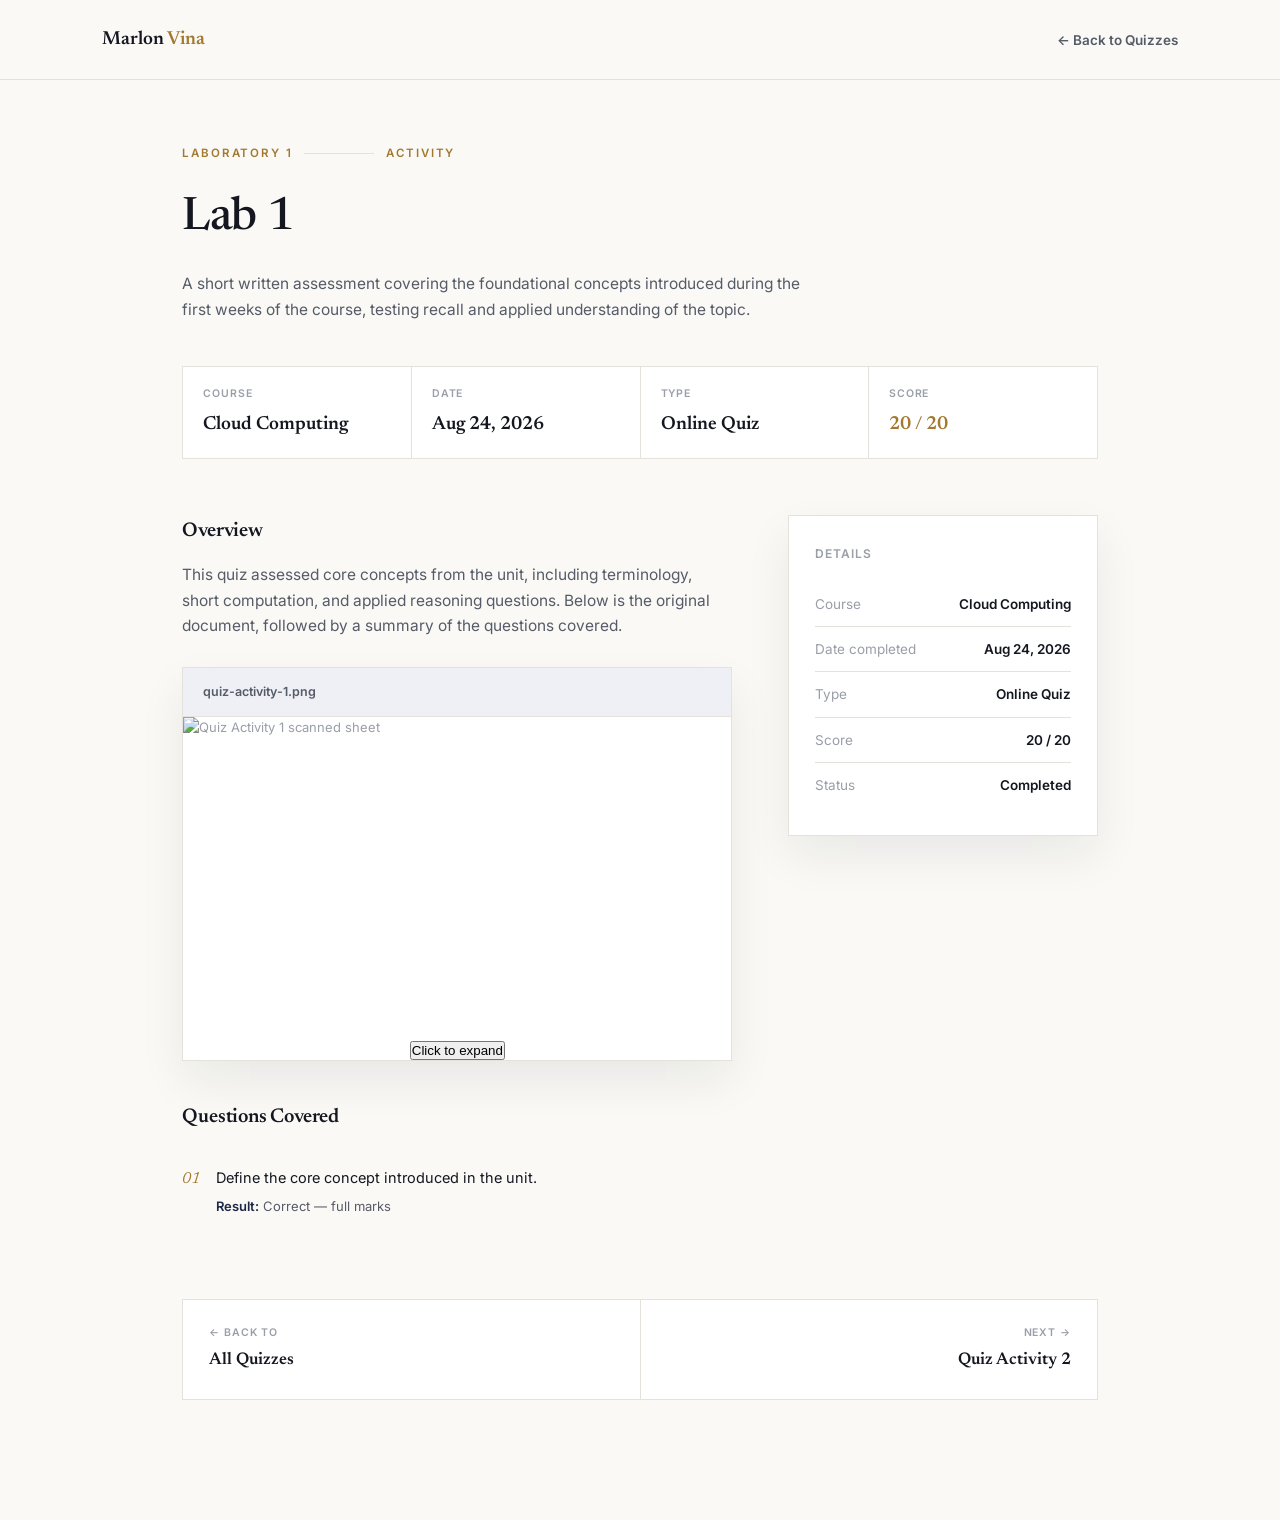
==== lab-1.html @ 4ac671cc "first commit" ====
<!DOCTYPE html>
<html lang="en">
<head>
<meta charset="UTF-8">
<meta name="viewport" content="width=device-width, initial-scale=1.0">
<title>Lab 1 — Marlon</title>
<link rel="preconnect" href="https://fonts.googleapis.com">
<link href="https://fonts.googleapis.com/css2?family=Newsreader:ital,opsz,wght@0,6..72,400;0,6..72,500;0,6..72,600;1,6..72,500&family=Inter:wght@400;500;600;700&display=swap" rel="stylesheet">
<link rel="stylesheet" href="activities.css">
</head>
<body>

<header>
  <div class="logo">Marlon <em>Vina</em></div>
  <a href="index.html#laboratory" class="back-link">← Back to Quizzes</a>
</header>

<main>
  <div class="label"><span>Laboratory 1</span><span class="rule"></span><span>Activity</span></div>
  <h1 class="page-title">Lab 1</h1>
  <p class="page-desc">A short written assessment covering the foundational concepts introduced during the first weeks of the course, testing recall and applied understanding of the topic.</p>

  <div class="meta-strip">
    <div class="meta-box"><div class="lbl">Course</div><div class="v">Cloud Computing</div></div>
    <div class="meta-box"><div class="lbl">Date</div><div class="v">Aug 24, 2026</div></div>
    <div class="meta-box"><div class="lbl">Type</div><div class="v">Online Quiz</div></div>
    <div class="meta-box"><div class="lbl">Score</div><div class="v gold">20 / 20</div></div>
  </div>

  <div class="content-grid">
    <div class="content-main">
      <h3>Overview</h3>
      <p>This quiz assessed core concepts from the unit, including terminology, short computation, and applied reasoning questions. Below is the original document, followed by a summary of the questions covered.</p>

      <div class="doc-viewer">
        <div class="doc-viewer-bar">
          <span class="fname">quiz-activity-1.png</span>
        </div>
        <div class="doc-viewer-body has-image">
          <img src="" alt="Quiz Activity 1 scanned sheet" class="zoomable" data-lightbox>
          <button type="button" class="zoom-hit" data-lightbox-trigger aria-label="View fullscreen">Click to expand</button>
        </div>
      </div>

      <h3>Questions Covered</h3>
      <ul class="qlist">
        <li>
          <span class="qnum">01</span>
          <div class="qtext">Define the core concept introduced in the unit.
            <span class="a"><b>Result:</b> Correct — full marks</span>
          </div>
        </li>
      </ul>
    </div>

    <aside>
      <div class="sidebar-card">
        <h4>Details</h4>
        <div class="detail-row"><span>Course</span><span>Cloud Computing</span></div>
        <div class="detail-row"><span>Date completed</span><span>Aug 24, 2026</span></div>
        <div class="detail-row"><span>Type</span><span>Online Quiz</span></div>
        <div class="detail-row"><span>Score</span><span>20 / 20</span></div>
        <div class="detail-row"><span>Status</span><span>Completed</span></div>
      </div>
    </aside>
  </div>

  <div class="pager">
    <a href="index.html#laboratory" class="prev">
      <div class="dir">← Back to</div>
      <div class="ttl">All Quizzes</div>
    </a>
    <a href="#" class="next">
      <div class="dir">Next →</div>
      <div class="ttl">Quiz Activity 2</div>
    </a>
  </div>
</main>

<div class="lightbox" id="lightbox">
  <button type="button" class="lightbox-close" id="lightboxClose" aria-label="Close fullscreen view">✕</button>
  <img src="" alt="" class="lightbox-img" id="lightboxImg">
</div>

<script src="activities.js"></script>
</body>
</html>
---- activities.css ----
:root {
  --bg: #faf9f6;
  --surface: #ffffff;
  --ink: #14171f;
  --ink-soft: #565b68;
  --ink-faint: #9a9ea8;
  --line: #e4e2db;
  --navy: #1c2846;
  --navy-soft: #eef0f5;
  --gold: #a3792f;
  --gold-soft: #f4ead4;
  --shadow: 0 20px 44px rgba(20, 23, 31, 0.07);
  --serif: "Newsreader", serif;
  --sans: "Inter", sans-serif;
}

* {
  margin: 0;
  padding: 0;
  box-sizing: border-box;
}

body {
  background: var(--bg);
  color: var(--ink);
  font-family: var(--sans);
  line-height: 1.65;
  -webkit-font-smoothing: antialiased;
  }

 a {
  color: inherit;
  text-decoration: none;
}

h1,
h2,
h3 {
  font-family: var(--serif);
  font-weight: 500;
  letter-spacing: -0.01em;
}

header {
  display: flex;
  align-items: center;
  justify-content: space-between;
  padding: 24px 8vw;
  border-bottom: 1px solid var(--line);
  background: rgba(250, 249, 246, 0.9);
  backdrop-filter: blur(10px);
  position: sticky;
  top: 0;
  z-index: 20;
}

.logo {
  font-family: var(--serif);
  font-weight: 600;
  font-size: 19px;
}

.logo em {
  font-style: normal;
  color: var(--gold);
}

.back-link {
  font-size: 13.5px;
  font-weight: 600;
  color: var(--ink-soft);
  display: flex;
  align-items: center;
  gap: 8px;
  transition: color 0.2s ease;
}

.back-link:hover {
  color: var(--navy);
}

main {
  max-width: 1120px;
  margin: 0 auto;
  padding: 64px 8vw 120px;
}

.label {
  font-family: var(--sans);
  font-weight: 600;
  font-size: 11.5px;
  letter-spacing: 0.16em;
  text-transform: uppercase;
  color: var(--gold);
  display: flex;
  align-items: center;
  gap: 12px;
  margin-bottom: 18px;
}

.label .rule {
  flex: 1;
  height: 1px;
  background: var(--line);
  max-width: 70px;
}

.page-title {
  font-size: clamp(32px, 4vw, 46px);
  margin-bottom: 14px;
}

.page-desc {
  color: var(--ink-soft);
  max-width: 640px;
  font-size: 15.5px;
  margin-bottom: 44px;
}

.meta-strip {
  display: grid;
  grid-template-columns: repeat(4, 1fr);
  gap: 1px;
  background: var(--line);
  border: 1px solid var(--line);
  margin-bottom: 56px;
}

.meta-box {
  background: var(--surface);
  padding: 18px 20px;
}

.meta-box .lbl {
  font-size: 10.5px;
  font-weight: 600;
  letter-spacing: 0.08em;
  color: var(--ink-faint);
  text-transform: uppercase;
  margin-bottom: 6px;
}

.meta-box .v {
  font-family: var(--serif);
  font-size: 19px;
  font-weight: 600;
}

.meta-box .v.gold {
  color: var(--gold);
}

.content-grid {
  display: grid;
  grid-template-columns: 1.6fr 0.9fr;
  gap: 56px;
  align-items: start;
}

.content-main h3 {
  font-size: 20px;
  font-weight: 600;
  margin-bottom: 14px;
}

.content-main p {
  color: var(--ink-soft);
  font-size: 15.5px;
  margin-bottom: 20px;
  max-width: 640px;
}

.doc-viewer {
  background: var(--surface);
  border: 1px solid var(--line);
  box-shadow: var(--shadow);
  margin: 28px 0 40px;
  overflow: hidden;
}

.doc-viewer-bar {
  display: flex;
  align-items: center;
  justify-content: space-between;
  padding: 14px 20px;
  border-bottom: 1px solid var(--line);
  background: var(--navy-soft);
}

.doc-viewer-bar .fname {
  font-size: 12.5px;
  font-weight: 600;
  color: var(--ink-soft);
}

.doc-viewer-body {
  aspect-ratio: 16/10;
  display: flex;
  align-items: center;
  justify-content: center;
  flex-direction: column;
  gap: 10px;
  background: repeating-linear-gradient(
    var(--surface),
    var(--surface) 27px,
    var(--line) 28px
  );
  color: var(--ink-faint);
  font-size: 13px;
  overflow: hidden;
}

.doc-viewer-body.has-image {
  background: var(--surface);
  position: relative;
}

.doc-viewer-body img {
  width: 100%;
  height: 100%;
  object-fit: contain;
}

.doc-viewer-body img.zoomable {
  cursor: zoom-in;
  transition: filter 0.2s ease;
}

.doc-viewer-body img.zoomable:hover {
  filter: brightness(0.96);
}

.zoom-hint {
  position: absolute;
  bottom: 14px;
  right: 14px;
  font-family: var(--sans);
  font-size: 12px;
  font-weight: 600;
  color: var(--ink);
  background: rgba(255, 255, 255, 0.92);
  border: 1px solid var(--line);
  border-radius: 20px;
  padding: 7px 14px;
  cursor: pointer;
  box-shadow: var(--shadow);
  transition: background 0.2s ease;
}

.zoom-hint:hover {
  background: var(--gold-soft);
}

.lightbox {
  position: fixed;
  inset: 0;
  background: rgba(20, 23, 31, 0.92);
  display: none;
  align-items: center;
  justify-content: center;
  z-index: 100;
  padding: 5vw;
  cursor: zoom-out;
}

.lightbox.open {
  display: flex;
}

.lightbox-img {
  max-width: 100%;
  max-height: 100%;
  object-fit: contain;
  box-shadow: 0 30px 80px rgba(0, 0, 0, 0.5);
  cursor: default;
}

.lightbox-close {
  position: absolute;
  top: 26px;
  right: 32px;
  width: 42px;
  height: 42px;
  border-radius: 50%;
  background: rgba(255, 255, 255, 0.1);
  border: 1px solid rgba(255, 255, 255, 0.3);
  color: #fff;
  font-size: 18px;
  cursor: pointer;
  transition: background 0.2s ease;
}

.lightbox-close:hover {
  background: rgba(255, 255, 255, 0.2);
}

.doc-viewer-body .icon {
  width: 44px;
  height: 54px;
  border: 1.5px solid var(--ink-faint);
  border-radius: 3px;
  position: relative;
}

.doc-viewer-body .icon::before {
  content: "";
  position: absolute;
  top: 0;
  right: 0;
  width: 14px;
  height: 14px;
  background: var(--bg);
  border-left: 1.5px solid var(--ink-faint);
  border-bottom: 1.5px solid var(--ink-faint);
}

.qlist {
  list-style: none;
}

.qlist li {
  display: flex;
  gap: 16px;
  padding: 18px 0;
  border-top: 1px solid var(--line);
}

.qlist li:first-child {
  border-top: none;
}

.qnum {
  font-family: var(--serif);
  font-style: italic;
  color: var(--gold);
  font-size: 16px;
  flex-shrink: 0;
}

.qtext {
  font-size: 14.5px;
}

.qtext .a {
  display: block;
  margin-top: 6px;
  font-size: 13px;
  color: var(--ink-soft);
}

.qtext .a b {
  color: var(--navy);
  font-weight: 600;
}

.sidebar-card {
  background: var(--surface);
  border: 1px solid var(--line);
  box-shadow: var(--shadow);
  padding: 28px 26px;
  margin-bottom: 24px;
}

.sidebar-card h4 {
  font-size: 12px;
  font-weight: 600;
  letter-spacing: 0.08em;
  text-transform: uppercase;
  color: var(--ink-faint);
  margin-bottom: 18px;
}

.detail-row {
  display: flex;
  justify-content: space-between;
  font-size: 13.5px;
  padding: 11px 0;
  border-top: 1px solid var(--line);
}

.detail-row:first-of-type {
  border-top: none;
}

.detail-row span:first-child {
  color: var(--ink-faint);
}

.detail-row span:last-child {
  font-weight: 600;
  text-align: right;
}

.pager {
  display: grid;
  grid-template-columns: 1fr 1fr;
  gap: 1px;
  background: var(--line);
  border: 1px solid var(--line);
  margin-top: 64px;
}

.pager a {
  background: var(--surface);
  padding: 24px 26px;
  transition: background 0.2s ease;
}

.pager a:hover {
  background: var(--navy-soft);
}

.pager .dir {
  font-size: 10.5px;
  font-weight: 600;
  letter-spacing: 0.08em;
  text-transform: uppercase;
  color: var(--ink-faint);
  margin-bottom: 6px;
}

.pager .ttl {
  font-family: var(--serif);
  font-size: 17px;
  font-weight: 600;
}

.pager .next {
  text-align: right;
}

@media (max-width: 900px) {
  .content-grid {
    grid-template-columns: 1fr;
  }
  .meta-strip {
    grid-template-columns: 1fr 1fr;
  }
  .pager {
    grid-template-columns: 1fr;
  }
}
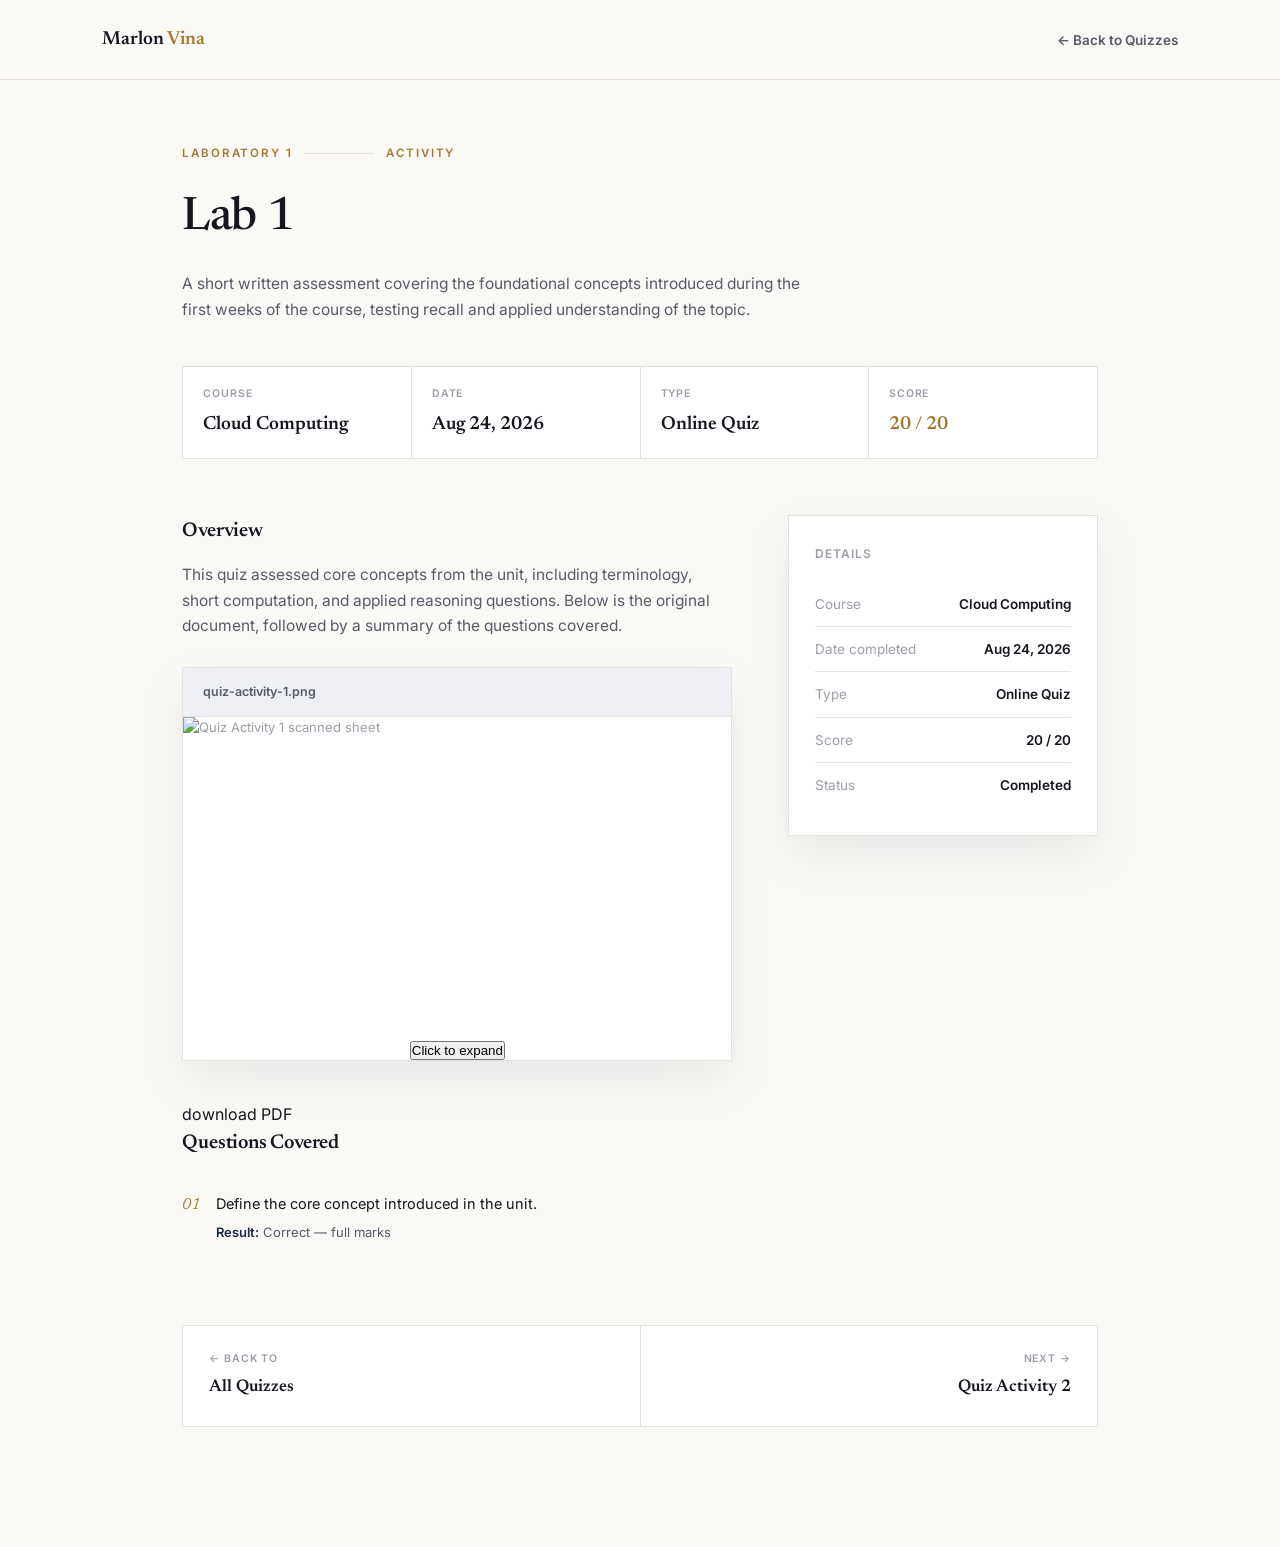
==== commit 0313da31: "add files" ====
--- a/lab-1.html
+++ b/lab-1.html
@@ -42,6 +42,8 @@
         </div>
       </div>
 
+      <a href="files/LAB-2_Viña.pdf" download="">download PDF</a>
+
       <h3>Questions Covered</h3>
       <ul class="qlist">
         <li>
